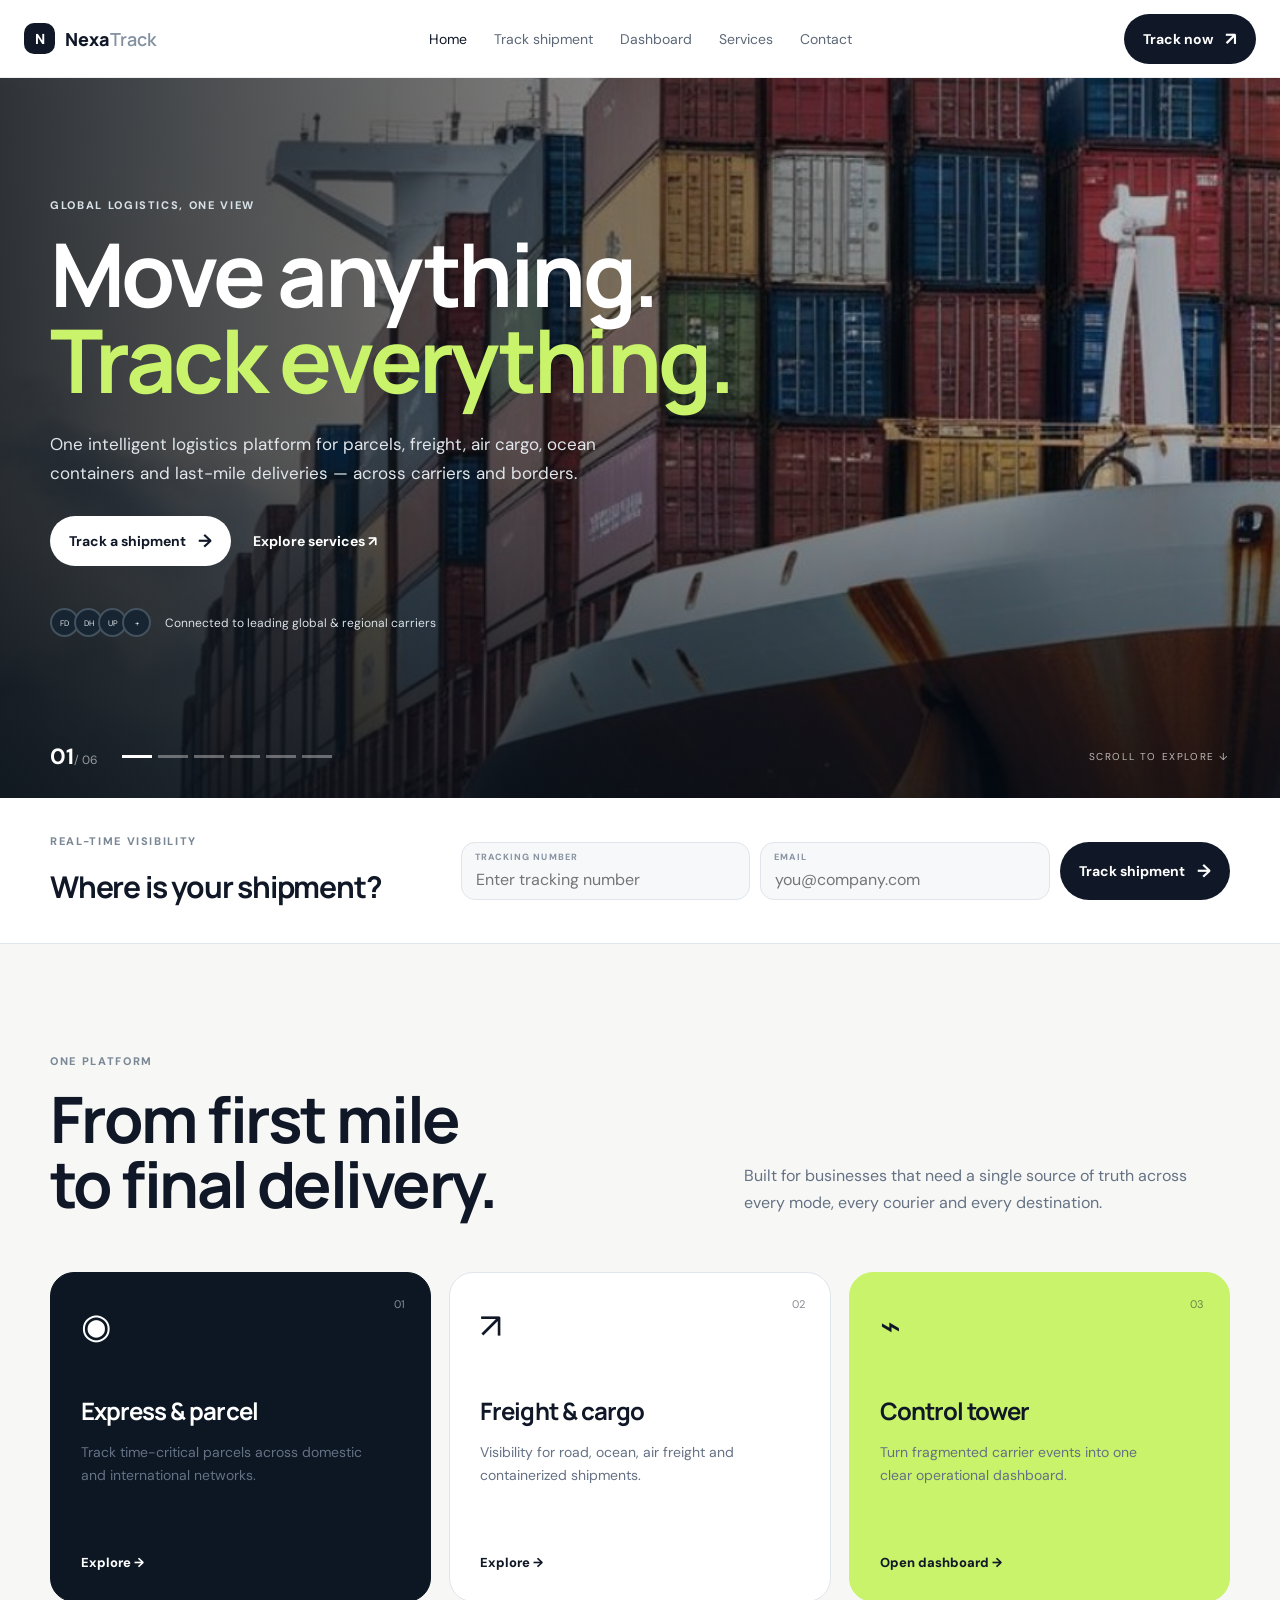
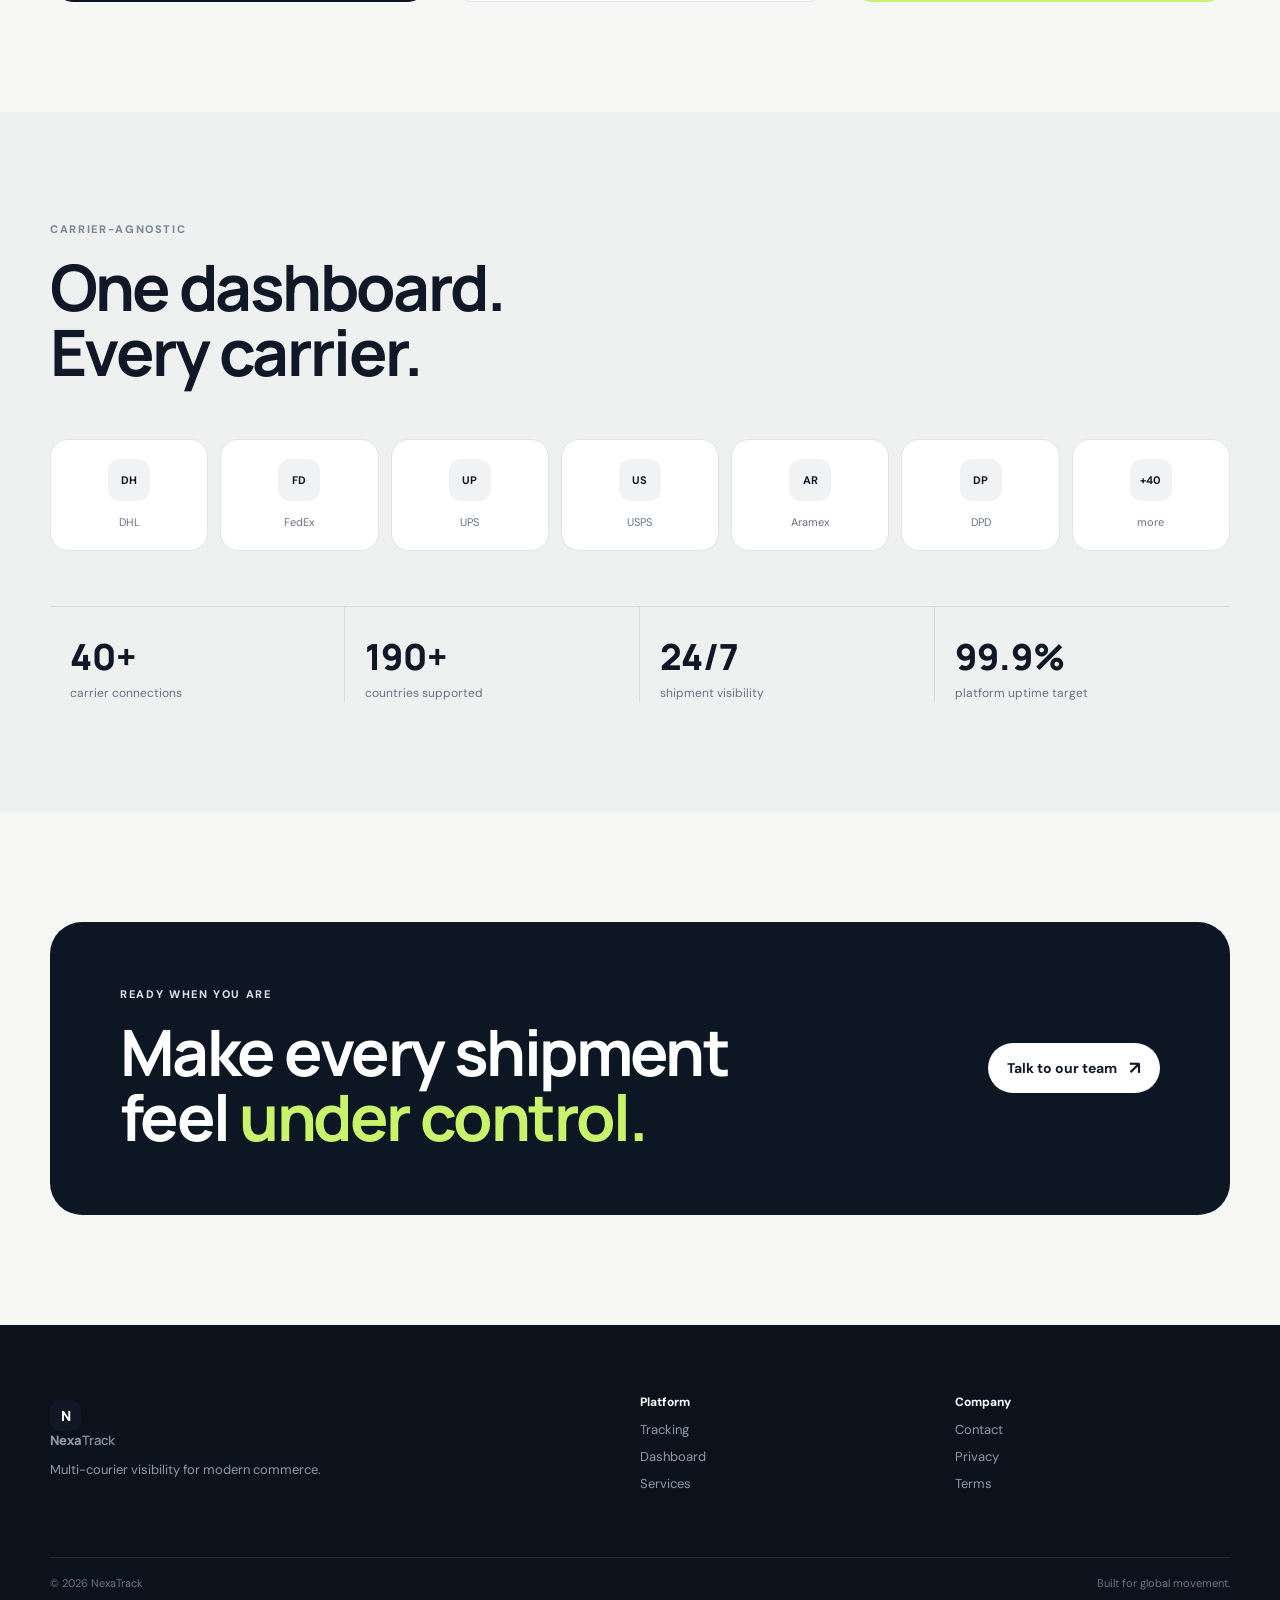
==== index.html @ d6d270b9 "Add files via upload" ====
<!doctype html>
<html lang="en">
<head>
  <meta charset="utf-8">
  <meta name="viewport" content="width=device-width, initial-scale=1">
  <meta name="description" content="NexaTrack multi-courier shipment tracking and logistics management.">
  <title>NexaTrack — Move anything. Track everything.</title>
  <link rel="preconnect" href="https://fonts.googleapis.com">
  <link rel="preconnect" href="https://fonts.gstatic.com" crossorigin>
  <link href="https://fonts.googleapis.com/css2?family=DM+Sans:wght@400;500;600;700&family=Manrope:wght@600;700;800&display=swap" rel="stylesheet">
  <link rel="stylesheet" href="styles.css">
</head>
<body>
  <header class="site-header">
    <a class="brand" href="index.html"><span class="brand-mark">N</span><span>Nexa<span>Track</span></span></a>
    <button class="nav-toggle" aria-label="Open menu">☰</button>
    <nav class="nav-links">
      <a class="active" href="index.html">Home</a>
      <a href="tracking.html">Track shipment</a>
      <a href="dashboard.html">Dashboard</a>
      <a href="services.html">Services</a>
      <a href="contact.html">Contact</a>
    </nav>
    <a class="nav-cta" href="tracking.html">Track now <span>↗</span></a>
  </header>

  <main>
    <section class="hero">
      <div class="hero-slides" aria-hidden="true">
        <div class="hero-slide is-active" style="background-image:url('hero-1.jpg')"></div>
        <div class="hero-slide" style="background-image:url('hero-2.jpg')"></div>
        <div class="hero-slide" style="background-image:url('hero-3.jpg')"></div>
        <div class="hero-slide" style="background-image:url('hero-4.jpg')"></div>
        <div class="hero-slide" style="background-image:url('hero-5.jpg')"></div>
        <div class="hero-slide" style="background-image:url('hero-6.jpg')"></div>
      </div>
      <div class="hero-overlay"></div>
      <div class="hero-content container">
        <div class="eyebrow light"> GLOBAL LOGISTICS, ONE VIEW</div>
        <h1>Move anything.<br><em>Track everything.</em></h1>
        <p class="hero-copy">One intelligent logistics platform for parcels, freight, air cargo, ocean containers and last-mile deliveries — across carriers and borders.</p>
        <div class="hero-actions">
          <a class="button button-light" href="tracking.html">Track a shipment <span>→</span></a>
          <a class="text-link light-link" href="services.html">Explore services <span>↗</span></a>
        </div>
        <div class="hero-trust">
          <div class="avatar-stack"><i>FD</i><i>DH</i><i>UP</i><i>+</i></div>
          <span>Connected to leading global & regional carriers</span>
        </div>
      </div>
      <div class="hero-bottom container">
        <div class="slide-count"><strong>01</strong><span>/ 06</span></div>
        <div class="slider-dots" role="tablist" aria-label="Hero slides">
          <button class="is-active" data-slide="0"></button><button data-slide="1"></button><button data-slide="2"></button><button data-slide="3"></button><button data-slide="4"></button><button data-slide="5"></button>
        </div>
        <div class="scroll-note">SCROLL TO EXPLORE ↓</div>
      </div>
    </section>

    <section class="tracking-strip">
      <div class="container tracking-inner">
        <div>
          <div class="eyebrow">REAL-TIME VISIBILITY</div>
          <h2>Where is your shipment?</h2>
        </div>
        <form class="quick-track track-form">
          <div class="field"><label for="quickTracking">Tracking number</label><input id="quickTracking" name="tracking" placeholder="Enter tracking number" required></div>
          <div class="field"><label for="quickEmail">Email</label><input id="quickEmail" name="email" type="email" placeholder="you@company.com" required></div>
          <button class="button button-dark" type="submit">Track shipment <span>→</span></button>
        </form>
      </div>
    </section>

    <section class="section container">
      <div class="section-heading split">
        <div>
          <div class="eyebrow">ONE PLATFORM</div>
          <h2>From first mile<br>to final delivery.</h2>
        </div>
        <p>Built for businesses that need a single source of truth across every mode, every courier and every destination.</p>
      </div>
      <div class="service-grid">
        <article class="service-card dark-card">
          <span class="card-number">01</span><div class="service-icon">◉</div>
          <h3>Express & parcel</h3><p>Track time-critical parcels across domestic and international networks.</p><a href="services.html">Explore →</a>
        </article>
        <article class="service-card">
          <span class="card-number">02</span><div class="service-icon">↗</div>
          <h3>Freight & cargo</h3><p>Visibility for road, ocean, air freight and containerized shipments.</p><a href="services.html">Explore →</a>
        </article>
        <article class="service-card accent-card">
          <span class="card-number">03</span><div class="service-icon">⌁</div>
          <h3>Control tower</h3><p>Turn fragmented carrier events into one clear operational dashboard.</p><a href="dashboard.html">Open dashboard →</a>
        </article>
      </div>
    </section>

    <section class="section muted">
      <div class="container">
        <div class="section-heading">
          <div class="eyebrow">CARRIER-AGNOSTIC</div><h2>One dashboard.<br>Every carrier.</h2>
        </div>
        <div class="courier-row">
          <div class="courier"><b>DH</b><span>DHL</span></div><div class="courier"><b>FD</b><span>FedEx</span></div>
          <div class="courier"><b>UP</b><span>UPS</span></div><div class="courier"><b>US</b><span>USPS</span></div>
          <div class="courier"><b>AR</b><span>Aramex</span></div><div class="courier"><b>DP</b><span>DPD</span></div>
          <div class="courier"><b>+40</b><span>more</span></div>
        </div>
        <div class="metrics">
          <div><strong>40+</strong><span>carrier connections</span></div><div><strong>190+</strong><span>countries supported</span></div>
          <div><strong>24/7</strong><span>shipment visibility</span></div><div><strong>99.9%</strong><span>platform uptime target</span></div>
        </div>
      </div>
    </section>

    <section class="cta container">
      <div><div class="eyebrow light">READY WHEN YOU ARE</div><h2>Make every shipment<br>feel <em>under control.</em></h2></div>
      <a class="button button-light" href="contact.html">Talk to our team <span>↗</span></a>
    </section>
  </main>

  <footer class="footer"><div class="container footer-grid"><div><a class="brand footer-brand" href="index.html"><span class="brand-mark">N</span><span>Nexa<span>Track</span></span></a><p>Multi-courier visibility for modern commerce.</p></div><div><b>Platform</b><a href="tracking.html">Tracking</a><a href="dashboard.html">Dashboard</a><a href="services.html">Services</a></div><div><b>Company</b><a href="contact.html">Contact</a><a href="Privacy.html">Privacy</a><a href="Terms.html">Terms</a></div></div><div class="container footer-bottom"><span>© 2026 NexaTrack</span><span>Built for global movement.</span></div></footer>
<!-- Start of Tawk.to Script -->
<script type="text/javascript">
var Tawk_API=Tawk_API||{}, Tawk_LoadStart=new Date();
(function(){
var s1=document.createElement("script"),s0=document.getElementsByTagName("script")[0];
s1.async=true;
s1.src='https://embed.tawk.to/6a8ca47332c63a3448b62617/default';
s1.charset='UTF-8';
s1.setAttribute('crossorigin','*');
s0.parentNode.insertBefore(s1,s0);
})();
</script>
<!-- End of Tawk.to Script -->
  <script src="app.js"></script>
</body>
</html>
---- styles.css ----
:root{--ink:#101827;--muted:#657184;--line:#dfe5ea;--paper:#f7f8f6;--white:#fff;--dark:#0c1723;--accent:#c9f36a;--blue:#1f5eff;--radius:24px;--shadow:0 20px 60px rgba(12,23,35,.10)}
*{box-sizing:border-box}html{scroll-behavior:smooth}body{margin:0;background:var(--paper);color:var(--ink);font-family:"DM Sans",sans-serif}a{text-decoration:none;color:inherit}button,input,textarea{font:inherit}button{cursor:pointer}h1,h2,h3{font-family:Manrope,sans-serif;letter-spacing:-.04em;margin:0}p{color:var(--muted);line-height:1.7}.container{width:min(1180px,calc(100% - 48px));margin:auto}
.site-header{height:78px;background:rgba(255,255,255,.94);backdrop-filter:blur(18px);display:flex;align-items:center;gap:30px;padding:0 max(24px,calc((100vw - 1280px)/2));position:relative;z-index:20;border-bottom:1px solid rgba(16,24,39,.07)}.brand{display:flex;align-items:center;gap:10px;font:800 18px Manrope}.brand>span:last-child>span{font-weight:600;color:#8390a0}.brand-mark{display:grid;place-items:center;width:31px;height:31px;background:var(--ink);color:white;border-radius:10px;font-size:14px}.nav-links{display:flex;gap:27px;margin:auto;font-size:14px;color:#5c6878}.nav-links a{padding:30px 0}.nav-links a.active,.nav-links a:hover{color:var(--ink)}.nav-cta,.button{display:inline-flex;align-items:center;justify-content:center;gap:12px;border-radius:999px;font-weight:700;font-size:14px;padding:13px 19px;border:0}.nav-cta{background:var(--ink);color:white}.nav-cta span,.button span{font-size:18px}.nav-toggle{display:none;background:none;border:0;font-size:22px}
.hero{height:720px;position:relative;color:#fff;overflow:hidden}.hero-slides,.hero-slide,.hero-overlay{position:absolute;inset:0}.hero-slide{background-size:cover;background-position:center;opacity:0;transform:scale(1.04);transition:opacity .8s,transform 5s}.hero-slide.is-active{opacity:1;transform:scale(1)}.hero-overlay{background:linear-gradient(90deg,rgba(5,13,21,.82) 0%,rgba(5,13,21,.43) 48%,rgba(5,13,21,.16) 100%),linear-gradient(0deg,rgba(4,12,20,.6),transparent 48%)}.hero-content{position:relative;z-index:2;padding-top:120px}.eyebrow{font-size:11px;font-weight:800;letter-spacing:.15em;color:#7a8795;margin-bottom:18px}.eyebrow.light{color:#d7e1e8}.pulse-dot{display:inline-block;width:7px;height:7px;border-radius:50%;background:var(--accent);margin-right:8px;box-shadow:0 0 0 5px rgba(201,243,106,.12)}.hero h1{font-size:clamp(48px,7vw,88px);line-height:.98;max-width:850px}.hero h1 em,.page-hero h1 em,.cta h2 em{font-style:normal;color:var(--accent)}.hero-copy{color:#e0e6eb;max-width:570px;font-size:17px;margin:28px 0}.hero-actions{display:flex;gap:22px;align-items:center}.button-light{background:#fff;color:var(--ink)}.text-link{font-weight:700;font-size:14px}.hero-trust{display:flex;align-items:center;gap:14px;margin-top:42px;color:#d9e1e6;font-size:12px}.avatar-stack{display:flex}.avatar-stack i{width:29px;height:29px;border:2px solid #43525e;background:#172532;border-radius:50%;display:grid;place-items:center;font-style:normal;font-size:8px;margin-left:-5px}.avatar-stack i:first-child{margin:0}.hero-bottom{position:absolute;z-index:4;bottom:27px;left:50%;transform:translateX(-50%);display:flex;align-items:center;gap:24px}.slide-count{font-size:12px}.slide-count strong{font-size:22px}.slide-count span{opacity:.55}.slider-dots{display:flex;gap:6px}.slider-dots button{width:30px;height:3px;background:rgba(255,255,255,.35);border:0}.slider-dots button.is-active{background:#fff}.scroll-note{margin-left:auto;font-size:10px;letter-spacing:.16em;opacity:.7}
.tracking-strip{background:#fff;border-bottom:1px solid var(--line)}.tracking-inner{display:grid;grid-template-columns:.75fr 1.6fr;gap:50px;align-items:center;padding:36px 0}.tracking-inner h2{font-size:30px}.quick-track{display:grid;grid-template-columns:1fr 1fr auto;gap:10px}.field,.input-wrap{position:relative}.field label,.input-wrap label{position:absolute;top:9px;left:14px;font-size:9px;text-transform:uppercase;letter-spacing:.12em;font-weight:800;color:#8994a2;z-index:1}.field input,.input-wrap input{width:100%;height:58px;border:1px solid var(--line);background:#f7f8fa;border-radius:14px;padding:24px 14px 7px;outline:none}.field input:focus,.input-wrap input:focus{border-color:var(--ink)}.button-dark{background:var(--ink);color:#fff}.button-outline{border:1px solid var(--line);background:#fff}
.section{padding:110px 0}.section-heading{margin-bottom:55px}.section-heading.split{display:grid;grid-template-columns:1fr .7fr;align-items:end}.section-heading h2,.page-hero h1{font-size:clamp(40px,5vw,66px);line-height:1.02}.section-heading.split p{max-width:450px;margin:0}.service-grid{display:grid;grid-template-columns:repeat(3,1fr);gap:18px}.service-card{min-height:330px;padding:30px;border:1px solid var(--line);border-radius:var(--radius);background:#fff;display:flex;flex-direction:column;position:relative}.service-card.dark-card{background:var(--dark);color:#fff;border-color:var(--dark)}.service-card.accent-card{background:var(--accent);border-color:var(--accent)}.card-number{position:absolute;right:25px;top:24px;font-size:11px;opacity:.5}.service-icon{font-size:35px;margin-bottom:45px}.service-card h3{font-size:24px}.service-card p{font-size:14px;max-width:290px}.service-card a{margin-top:auto;font-weight:800;font-size:13px}.muted{background:#eef1ef}.courier-row{display:grid;grid-template-columns:repeat(7,1fr);gap:12px}.courier{background:#fff;border:1px solid var(--line);border-radius:18px;padding:19px 12px;text-align:center}.courier b{display:grid;place-items:center;width:42px;height:42px;border-radius:12px;background:#f0f2f4;margin:auto auto 9px;font-size:11px}.courier span{font-size:11px;color:var(--muted)}.metrics{display:grid;grid-template-columns:repeat(4,1fr);margin-top:55px;border-top:1px solid #d6ddd8}.metrics div{padding:25px 20px 0;border-right:1px solid #d6ddd8}.metrics div:last-child{border:0}.metrics strong{display:block;font:800 36px Manrope}.metrics span{font-size:12px;color:var(--muted)}.cta{margin-top:110px;margin-bottom:110px;background:var(--dark);border-radius:32px;padding:65px 70px;color:#fff;display:flex;align-items:center;justify-content:space-between}.cta h2{font-size:clamp(40px,5vw,65px);line-height:1.02}.footer{background:#0b121b;color:#fff;padding:65px 0 25px}.footer-grid{display:grid;grid-template-columns:2fr 1fr 1fr;gap:40px}.footer-brand{color:#fff}.footer p,.footer a{color:#8e9aaa;font-size:13px;display:block;margin:10px 0}.footer b{font-size:12px}.footer-bottom{border-top:1px solid #202b36;margin-top:55px;padding-top:18px;display:flex;justify-content:space-between;color:#687688;font-size:11px}
.page-hero{padding:100px 0 70px}.page-hero h1{font-size:clamp(48px,7vw,86px);max-width:900px}.page-hero p{font-size:18px;max-width:620px;margin-top:28px}.track-layout{display:grid;grid-template-columns:1.55fr .75fr;gap:24px;padding-bottom:100px}.track-panel{background:#fff;border:1px solid var(--line);border-radius:28px;padding:32px;box-shadow:var(--shadow)}.panel-top{display:flex;justify-content:space-between;color:#8290a0;font-size:12px}.status-pill{color:#1c7a47;font-weight:800}.big-track-form{display:grid;grid-template-columns:1fr 1fr;gap:12px;margin-top:35px}.big-track-form .button{grid-column:1/-1;height:58px}.demo-hint{margin-top:22px;color:#8894a2;font-size:11px}.demo-hint button{border:0;background:none;color:var(--blue);padding:0}.track-side{display:grid;gap:12px}.mini-card{background:#fff;border:1px solid var(--line);border-radius:22px;padding:24px}.mini-card>span{font-size:10px;color:#8994a2}.mini-card h3{font-size:20px;margin:22px 0 4px}.mini-card p{font-size:13px;margin:0}.privacy-note{display:flex;gap:15px;border-top:1px solid var(--line);padding:25px 0 80px}.privacy-note>span{font-size:24px}.privacy-note p{margin:4px 0;font-size:12px}
.dashboard-wrap{padding:55px 0 100px}.dashboard-head{display:flex;justify-content:space-between;align-items:end;gap:20px;margin-bottom:28px}.dashboard-head h1{font-size:45px}.dashboard-head p{margin:7px 0 0}.status-banner{display:grid;grid-template-columns:1fr .8fr .8fr 1.3fr;gap:22px;background:var(--dark);color:#fff;border-radius:25px;padding:25px;margin-bottom:20px}.status-banner>div{border-right:1px solid #293541;padding-right:20px}.status-banner>div:last-child{border:0}.status-banner small{display:block;color:#8f9eaa;font-size:9px;font-weight:800;letter-spacing:.12em;margin-bottom:8px}.status-banner strong{font-size:14px}.status-dot{display:inline-block;width:8px;height:8px;background:var(--accent);border-radius:50%;margin-right:8px}.progress-label{display:flex;justify-content:space-between;font-size:10px;color:#8f9eaa;margin-bottom:8px}.progress{height:6px;background:#2a3742;border-radius:20px;overflow:hidden}.progress i{display:block;height:100%;background:var(--accent);width:72%;border-radius:20px}.dashboard-grid{display:grid;grid-template-columns:1.7fr .8fr;gap:20px}.main-column,.side-column{display:grid;gap:20px;align-content:start}.dash-card{background:#fff;border:1px solid var(--line);border-radius:25px;padding:28px}.card-heading{display:flex;justify-content:space-between;align-items:start;margin-bottom:25px}.card-heading h2{font-size:25px}.carrier-chip{background:#f0f2f4;border-radius:999px;padding:8px 12px;font-size:10px;font-weight:800}.timeline{position:relative;padding-left:28px}.timeline:before{content:"";position:absolute;left:7px;top:6px;bottom:6px;width:1px;background:#d8dfe5}.event{position:relative;padding:0 0 27px}.event:last-child{padding-bottom:0}.event:before{content:"";position:absolute;left:-25px;top:4px;width:9px;height:9px;border-radius:50%;background:#c5ced7;border:3px solid #fff;box-shadow:0 0 0 1px #c5ced7}.event.done:before{background:var(--accent);box-shadow:0 0 0 1px #a4c75d}.event strong{font-size:13px}.event time{float:right;color:#929daa;font-size:11px}.event p{margin:4px 0 0;font-size:11px}.route-map{height:270px;position:relative;background:#f2f5f3;border-radius:18px;overflow:hidden;padding:35px}.route-line{position:absolute;left:16%;right:16%;top:50%;height:2px;background:#cbd3d0}.route-line:after{content:"";display:block;width:72%;height:100%;background:var(--ink)}.route-point{position:absolute;top:calc(50% - 28px);display:flex;flex-direction:column;gap:3px}.route-point span{width:29px;height:29px;border-radius:50%;background:var(--dark);color:#fff;display:grid;place-items:center;font-size:9px;margin-bottom:4px}.route-point b{font-size:12px}.route-point small{font-size:9px;color:#8994a2}.route-point.origin{left:8%}.route-point.mid{left:46%}.route-point.destination{right:6%}.route-point.destination span{background:var(--accent);color:var(--ink)}.package-card dl{margin:0}.package-card dt{font-size:9px;text-transform:uppercase;letter-spacing:.1em;color:#929daa;margin-top:18px}.package-card dd{margin:5px 0 0;font-size:13px;font-weight:700}.doc-row{display:flex;align-items:center;gap:12px;border-top:1px solid var(--line);padding:15px 0}.doc-row>span{font-size:20px}.doc-row div{flex:1}.doc-row b,.doc-row small{display:block}.doc-row b{font-size:12px}.doc-row small{font-size:10px;color:#8994a2;margin-top:3px}.doc-row button{border:0;background:#f0f2f4;border-radius:8px;width:30px;height:30px}.help-card{background:var(--accent);border-radius:23px;padding:22px;display:flex;gap:13px}.help-card>span{width:28px;height:28px;border:1px solid #6e8141;border-radius:50%;display:grid;place-items:center;font-weight:800}.help-card b{font-size:13px}.help-card p{font-size:11px;color:#48542d;margin:5px 0}.help-card a{font-size:11px;font-weight:800}
.service-list{padding-bottom:100px}.service-list article{display:grid;grid-template-columns:160px 1fr;gap:40px;padding:55px 0;border-top:1px solid var(--line)}.big-icon{font:800 55px Manrope;color:#c2ccd2}.service-list h2{font-size:38px}.service-list p{max-width:650px}.service-list ul{display:flex;gap:20px;padding:0;list-style:none;font-size:12px;font-weight:700}.service-list li:before{content:"✓";margin-right:7px}.dark-section{background:var(--dark);color:#fff;padding:100px 0}.dark-section h2{font-size:65px;line-height:1}.feature-grid{display:grid;grid-template-columns:repeat(3,1fr);gap:40px;margin-top:70px}.feature-grid b{font-size:18px}.feature-grid p{font-size:13px;color:#91a0ad}
.contact-layout{display:grid;grid-template-columns:1.35fr .65fr;gap:70px;padding-bottom:110px}.contact-form{background:#fff;border:1px solid var(--line);padding:35px;border-radius:25px}.contact-form label{display:block;font-size:11px;font-weight:800;margin-bottom:20px}.contact-form input,.contact-form textarea{display:block;width:100%;border:1px solid var(--line);background:#f8f9fa;border-radius:13px;padding:14px;margin-top:8px;outline:0}.contact-form textarea{resize:vertical}.form-row{display:grid;grid-template-columns:1fr 1fr;gap:15px}.contact-info>div{padding:0 0 30px;margin-bottom:30px;border-bottom:1px solid var(--line)}.contact-info span{display:block;font-size:10px;letter-spacing:.13em;color:#8a96a2;font-weight:800;margin-bottom:9px}.contact-info b{font-size:16px}.contact-info p{font-size:12px;margin:6px 0}
@media(max-width:900px){.nav-links{display:none}.nav-cta{margin-left:auto}.nav-toggle{display:block;order:2}.hero{height:680px}.hero-content{padding-top:90px}.tracking-inner,.section-heading.split,.dashboard-grid,.track-layout,.contact-layout{grid-template-columns:1fr}.quick-track{grid-template-columns:1fr 1fr}.quick-track .button{grid-column:1/-1}.service-grid{grid-template-columns:1fr}.courier-row{grid-template-columns:repeat(4,1fr)}.metrics{grid-template-columns:1fr 1fr}.metrics div:nth-child(2){border:0}.cta{margin-left:24px;margin-right:24px;padding:45px 35px;gap:25px}.status-banner{grid-template-columns:1fr 1fr}.status-banner>div:nth-child(2){border:0}.status-banner>div:nth-child(3),.status-banner>div:nth-child(4){border-top:1px solid #293541;padding-top:18px}.status-banner .progress-wrap{grid-column:1/-1}.dashboard-head{align-items:start;flex-direction:column}.feature-grid{grid-template-columns:1fr}.service-list article{grid-template-columns:80px 1fr}}
@media(max-width:600px){.container{width:min(100% - 30px,1180px)}.site-header{padding:0 15px;height:68px}.nav-cta{display:none}.hero{height:670px}.hero-content{padding-top:85px}.hero h1{font-size:49px}.hero-copy{font-size:14px}.hero-bottom{width:calc(100% - 30px);bottom:20px}.scroll-note{display:none}.tracking-inner{padding:30px 0}.quick-track,.big-track-form,.form-row{grid-template-columns:1fr}.section{padding:75px 0}.section-heading h2,.page-hero h1{font-size:43px}.courier-row{grid-template-columns:repeat(2,1fr)}.metrics{grid-template-columns:1fr 1fr}.metrics strong{font-size:28px}.cta{flex-direction:column;align-items:flex-start;margin-top:70px;margin-bottom:70px}.cta h2{font-size:43px}.footer-grid{grid-template-columns:1fr 1fr}.footer-bottom{gap:15px;flex-direction:column}.page-hero{padding:65px 0 45px}.dashboard-head h1{font-size:34px}.status-banner{grid-template-columns:1fr}.status-banner>div{border-right:0;border-bottom:1px solid #293541;padding-bottom:15px}.status-banner>div:last-child{border-bottom:0}.route-map{height:300px}.route-point{top:55%}.route-line{top:55%}.route-point.origin{left:5%}.route-point.mid{left:42%}.route-point.destination{right:4%}.route-point b{font-size:10px}.service-list article{grid-template-columns:1fr;gap:15px}.big-icon{font-size:40px}.service-list h2{font-size:30px}.service-list ul{flex-direction:column;gap:8px}.contact-layout{gap:35px}.form-row{gap:0}.dash-card{padding:21px}}

@media(max-width:900px){.nav-links.mobile-open{display:flex;position:absolute;left:15px;right:15px;top:62px;background:#fff;border:1px solid var(--line);border-radius:16px;padding:10px 18px;flex-direction:column;gap:0;box-shadow:var(--shadow)}.nav-links.mobile-open a{padding:12px 0}}

.contact-chat-cta{margin:0 auto 35px;background:var(--accent);border-radius:24px;padding:24px 28px;display:flex;align-items:center;justify-content:space-between;gap:25px}.contact-chat-cta span{display:block;font-size:10px;font-weight:800;letter-spacing:.14em;color:#5d6b36;margin-bottom:7px}.contact-chat-cta b{font-size:18px}.contact-chat-cta p{margin:4px 0 0;font-size:12px;color:#48542d}.contact-chat-cta .button{flex:0 0 auto}.help-card a[data-open-chat]{display:inline-block;font-size:11px;font-weight:800;cursor:pointer}.help-card a[data-open-chat]:hover{text-decoration:underline}
@media(max-width:600px){.contact-chat-cta{align-items:flex-start;flex-direction:column}.contact-chat-cta .button{width:100%}}

/* Tracking page — inspired by the supplied order-tracking reference while keeping NexaTrack styling. */
.tracking-result-page{max-width:980px;padding-bottom:85px}.tracking-title{text-align:center;padding:58px 0 28px}.tracking-title .eyebrow{margin-bottom:10px}.tracking-title h1{font-size:clamp(36px,5vw,54px)}.tracking-title p{max-width:620px;margin:12px auto 0;font-size:14px}.tracking-search-card,.tracking-order-card{background:#fff;border:1px solid var(--line);border-radius:24px;box-shadow:var(--shadow)}.tracking-search-card{padding:25px 28px;margin-bottom:20px}.tracking-search-heading{display:flex;align-items:flex-start;justify-content:space-between;gap:20px}.tracking-search-heading h2{font-size:20px}.tracking-search-heading p{font-size:11px;margin:4px 0 0}.tracking-search-form{display:grid;grid-template-columns:1fr 1fr 190px;gap:10px;margin-top:20px}.tracking-search-form .button{height:58px}.tracking-search-card .demo-hint{margin-top:14px}.tracking-error{margin-top:12px;padding:10px 13px;border-radius:10px;background:#fff2ef;color:#9b3e2d;font-size:11px}.tracking-order-card{padding:24px}.order-summary{display:flex;justify-content:space-between;gap:20px;padding:2px 0 22px;border-bottom:1px solid var(--line)}.order-summary .eyebrow{margin-bottom:8px}.order-title-row{display:flex;align-items:center;gap:10px}.order-title-row h2{font-size:24px}.order-summary p{margin:4px 0 0;font-size:11px}.result-status{background:var(--accent);border-radius:999px;padding:5px 9px;font-size:9px;font-weight:800}.result-actions{display:flex;gap:7px;align-items:center}.small-action{border:1px solid var(--line);background:#fff;border-radius:9px;padding:8px 11px;font-size:10px;font-weight:700}.progress-card,.tracking-section-card,.tracking-info-card{border:1px solid var(--line);border-radius:18px;margin-top:16px;padding:21px}.card-heading{margin-bottom:17px}.card-heading h2{font-size:19px}.progress-card .card-heading{align-items:center}.progress-card .card-heading h2{font-size:14px;margin-top:3px}.progress-card .card-heading>strong{font-size:18px}.tracking-progress{height:7px;background:#e1e5e7;border-radius:999px;overflow:hidden}.tracking-progress i{display:block;height:100%;background:var(--accent);border-radius:999px}.progress-steps{display:grid;grid-template-columns:repeat(4,1fr);gap:10px;margin-top:17px}.progress-step{text-align:center;position:relative}.progress-step span{width:24px;height:24px;border-radius:50%;background:#e9edf0;color:#7c8995;display:grid;place-items:center;margin:0 auto 6px;font-size:11px}.progress-step.done span{background:var(--accent);color:var(--ink)}.progress-step b{display:block;font-size:10px}.progress-step small{display:block;color:#8a96a2;font-size:9px;margin-top:2px}.result-timeline{position:relative;padding-left:7px}.result-timeline:before{content:"";position:absolute;left:11px;top:8px;bottom:8px;width:2px;background:#dce2e5}.result-event{display:grid;grid-template-columns:26px 1fr;gap:10px;position:relative;padding:0 0 23px}.result-event:last-child{padding-bottom:0}.result-event-dot{width:22px;height:22px;border-radius:50%;display:grid;place-items:center;background:#edf0f2;border:1px solid #d5dde2;color:#85919c;font-size:9px;z-index:1}.result-event.done .result-event-dot{background:var(--accent);border-color:#b6d65d;color:var(--ink)}.result-event strong,.result-event small,.result-event time{display:block}.result-event strong{font-size:12px;margin:1px 0 3px}.result-event small{font-size:10px;color:var(--muted)}.result-event time{font-size:9px;color:#8994a2;margin-top:3px}.result-event:nth-child(4) strong{color:var(--ink)}.tracking-info-grid{display:grid;grid-template-columns:1fr 1.35fr;gap:0}.tracking-info-grid>div{padding:13px 16px;border-top:1px solid var(--line)}.tracking-info-grid>div:nth-child(-n+2){border-top:0}.tracking-info-grid>div:nth-child(odd){padding-left:0;border-right:1px solid var(--line)}.tracking-info-grid>div:nth-child(even){padding-right:0}.tracking-info-grid span,.tracking-info-grid small{display:block;color:#8994a2;font-size:9px}.tracking-info-grid span{font-weight:800;text-transform:uppercase;letter-spacing:.1em;margin-bottom:5px}.tracking-info-grid strong{display:block;font-size:12px}.tracking-info-grid small{margin-top:3px}.info-status{color:#2b8a53}.shipment-items{border-top:1px solid var(--line)}.shipment-item{display:grid;grid-template-columns:38px 1fr auto;gap:12px;align-items:center;padding:15px 0;border-bottom:1px solid var(--line)}.item-icon{width:34px;height:34px;border-radius:9px;background:#f0f2f3;display:grid;place-items:center;font-size:14px}.shipment-item strong,.shipment-item span{display:block}.shipment-item strong{font-size:12px}.shipment-item span{font-size:9px;color:#8994a2;margin-top:3px}.shipment-item>b{font-size:11px}.items-total{display:flex;justify-content:space-between;padding-top:13px;font-size:10px;color:#8994a2}.items-total strong{color:var(--ink)}.tracking-details-grid{display:grid;grid-template-columns:1fr 1fr;gap:16px;margin-top:16px}.tracking-detail-card{border:1px solid var(--line);border-radius:18px;padding:20px}.tracking-detail-card .eyebrow{margin-bottom:7px}.tracking-detail-card h3{font-size:17px;margin-bottom:15px}.tracking-detail-card strong{font-size:12px}.tracking-detail-card p{font-size:10px;line-height:1.8;margin:5px 0 0}.tracking-help-card{margin-top:16px;background:var(--accent);border-radius:20px;padding:21px 23px;display:flex;justify-content:space-between;align-items:center;gap:20px}.tracking-help-card .eyebrow{color:#5d6b36;margin-bottom:6px}.tracking-help-card h2{font-size:20px}.tracking-help-card p{font-size:11px;color:#48542d;margin:4px 0 0}.tracking-help-card .button{flex:0 0 auto}
@media(max-width:800px){.tracking-search-form{grid-template-columns:1fr 1fr}.tracking-search-form .button{grid-column:1/-1}.tracking-info-grid{grid-template-columns:1fr}.tracking-info-grid>div:nth-child(n){border-right:0;border-top:1px solid var(--line);padding-left:0;padding-right:0}.tracking-info-grid>div:first-child{border-top:0}.tracking-details-grid{grid-template-columns:1fr}.tracking-help-card{align-items:flex-start;flex-direction:column}.tracking-help-card .button{width:100%}}
@media(max-width:600px){.tracking-result-page{width:min(100% - 24px,980px)}.tracking-title{padding:38px 0 20px}.tracking-title h1{font-size:38px}.tracking-search-card,.tracking-order-card{border-radius:18px;padding:17px}.tracking-search-heading{display:block}.tracking-search-heading .status-pill{display:inline-block;margin-top:12px}.tracking-search-form{grid-template-columns:1fr}.tracking-search-form .button{grid-column:auto}.order-summary{display:block}.result-actions{margin-top:14px}.order-title-row h2{font-size:20px}.progress-steps{gap:4px}.progress-step b{font-size:9px}.progress-step small{font-size:8px}.tracking-section-card,.tracking-info-card,.progress-card{padding:16px}.tracking-info-grid>div{padding-top:11px;padding-bottom:11px}.shipment-item{grid-template-columns:32px 1fr}.shipment-item>b{grid-column:2}.tracking-help-card{padding:18px}.tracking-help-card h2{font-size:18px}}


/* Minimal loading experience */
body.is-booting{overflow:hidden}
.boot-screen{position:fixed;inset:0;z-index:99999;display:grid;place-items:center;background:rgba(7,15,24,.52);opacity:1;visibility:visible;transition:opacity .22s ease,visibility .22s ease;backdrop-filter:blur(2px)}
.boot-screen.is-hidden{opacity:0;visibility:hidden;pointer-events:none}
.boot-spinner{display:flex;align-items:center;justify-content:center;gap:6px;padding:12px 14px;border-radius:999px;background:rgba(7,15,24,.86);box-shadow:0 10px 30px rgba(0,0,0,.22)}
.boot-spinner i{display:block;width:6px;height:6px;border-radius:50%;background:var(--accent);animation:bootDot .8s infinite ease-in-out;opacity:.35}
.boot-spinner i:nth-child(1){animation-delay:0s}
.boot-spinner i:nth-child(2){animation-delay:.12s}
.boot-spinner i:nth-child(3){animation-delay:.24s}
.boot-spinner i:nth-child(4){animation-delay:.36s}
@keyframes bootDot{0%,80%,100%{transform:scale(.7);opacity:.3}40%{transform:scale(1.25);opacity:1}}
.event.blocked strong,.result-event.blocked strong{color:#9aa5ae;font-weight:600}.event.blocked p,.result-event.blocked small,.result-event.blocked time{color:#a7b0b8}.result-event.blocked .result-event-dot{background:#f4f5f6;border-color:#e0e4e7;color:#a7b0b8}.event.current strong,.result-event.current strong{font-weight:800}.event.current:before{background:var(--accent);box-shadow:0 0 0 1px #a4c75d}
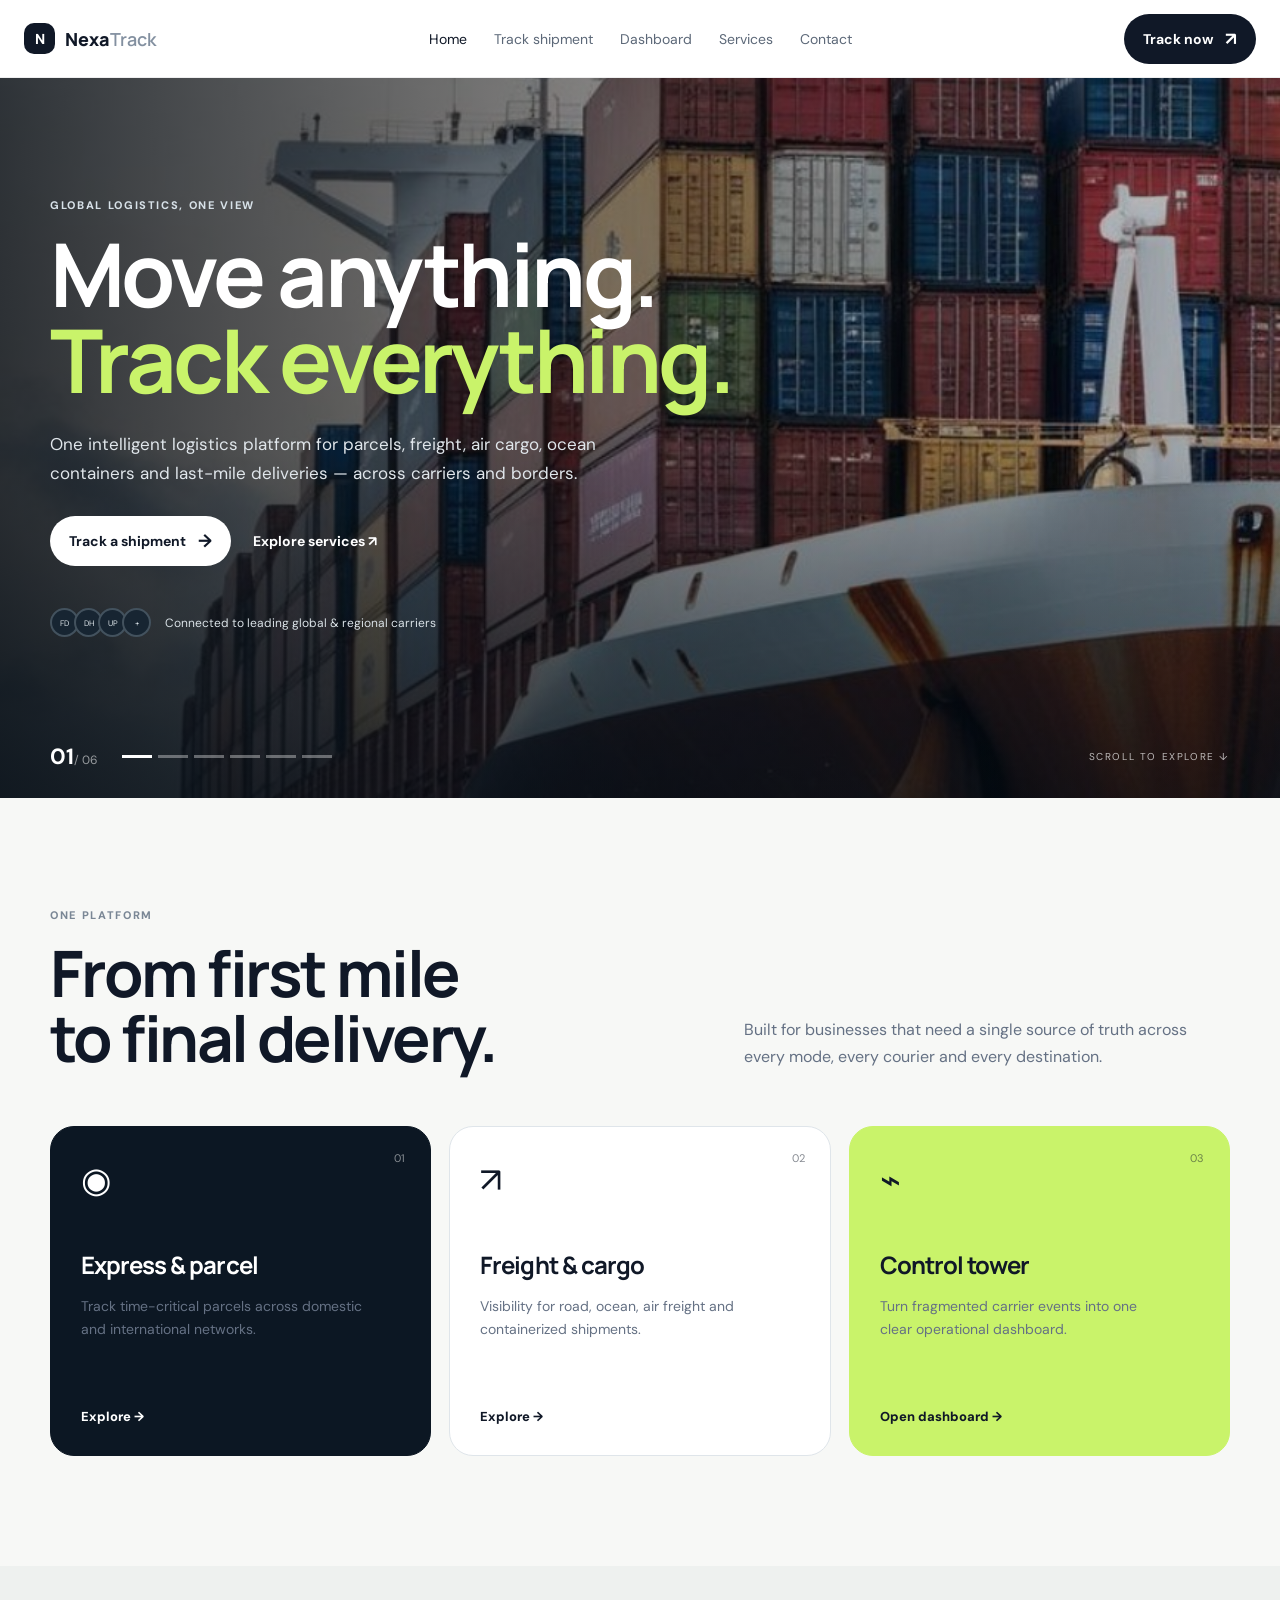
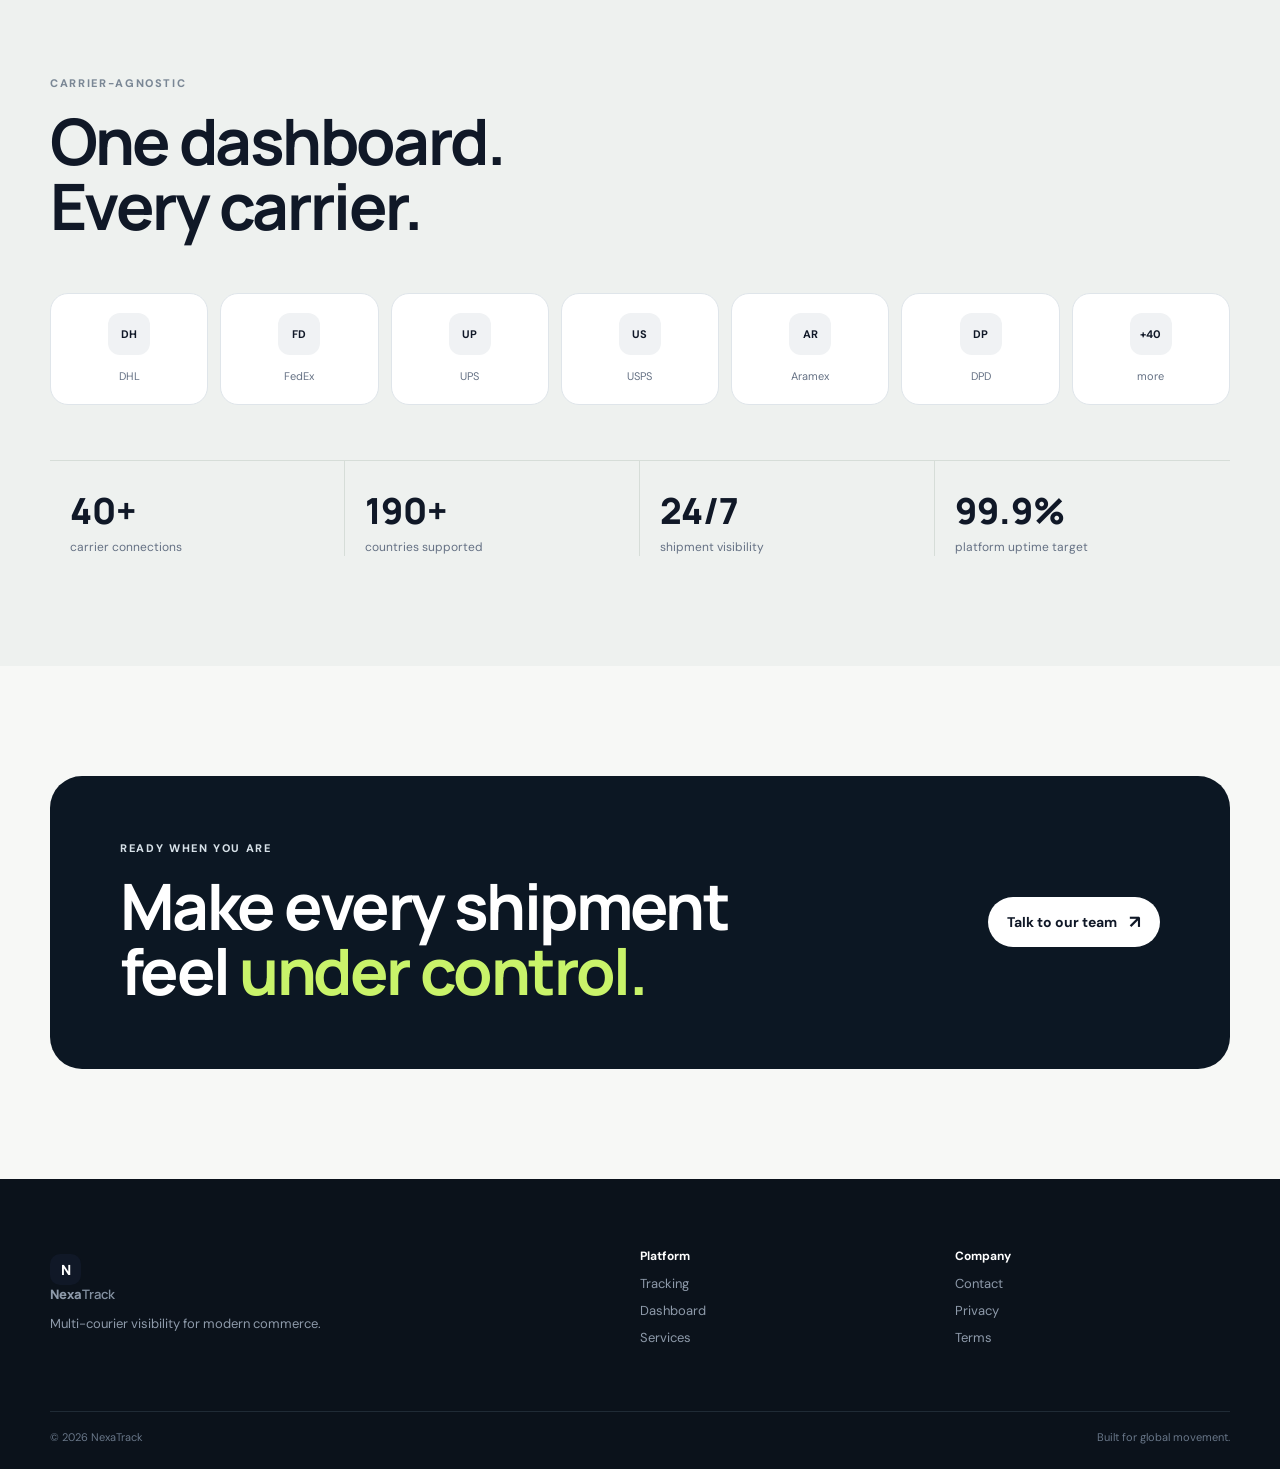
==== commit ae3fb6ac: "Update index.html" ====
--- a/index.html
+++ b/index.html
@@ -57,20 +57,7 @@
       </div>
     </section>
 
-    <section class="tracking-strip">
-      <div class="container tracking-inner">
-        <div>
-          <div class="eyebrow">REAL-TIME VISIBILITY</div>
-          <h2>Where is your shipment?</h2>
-        </div>
-        <form class="quick-track track-form">
-          <div class="field"><label for="quickTracking">Tracking number</label><input id="quickTracking" name="tracking" placeholder="Enter tracking number" required></div>
-          <div class="field"><label for="quickEmail">Email</label><input id="quickEmail" name="email" type="email" placeholder="you@company.com" required></div>
-          <button class="button button-dark" type="submit">Track shipment <span>→</span></button>
-        </form>
-      </div>
-    </section>
-
+    
     <section class="section container">
       <div class="section-heading split">
         <div>
